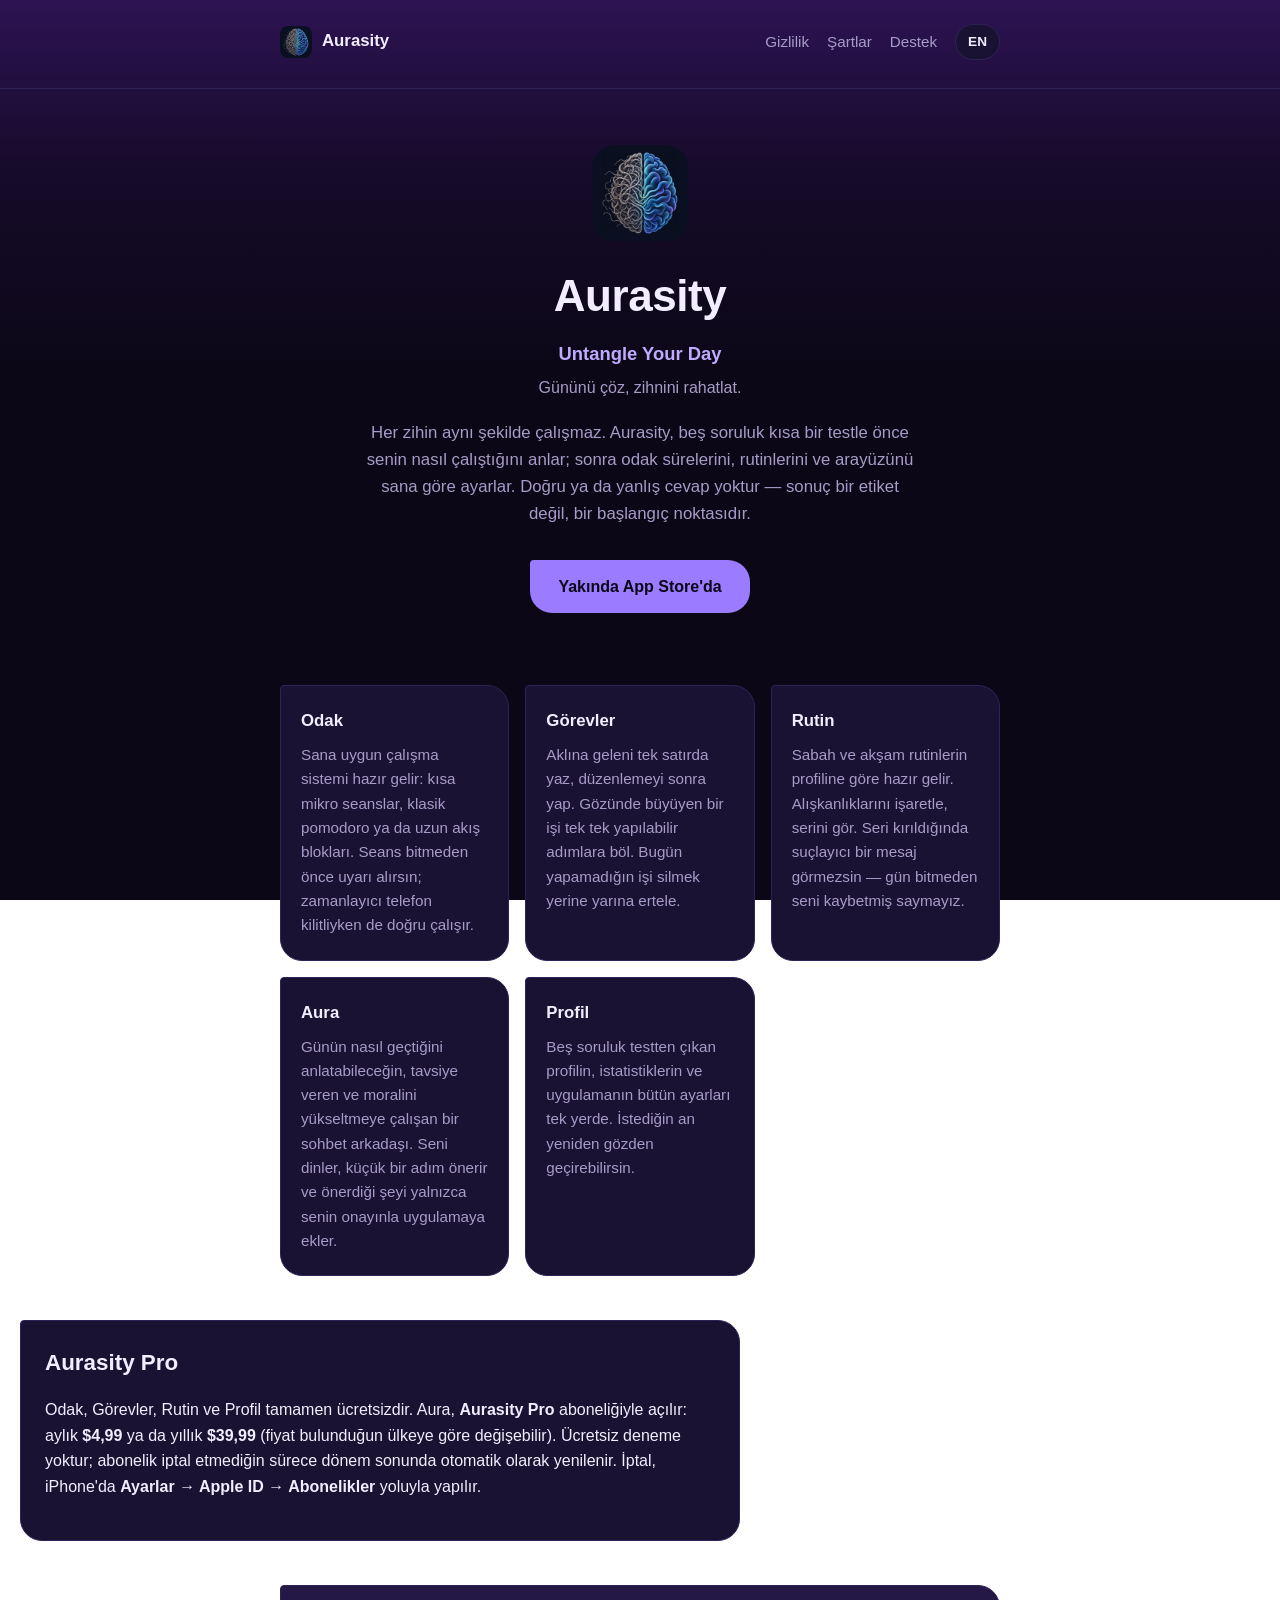
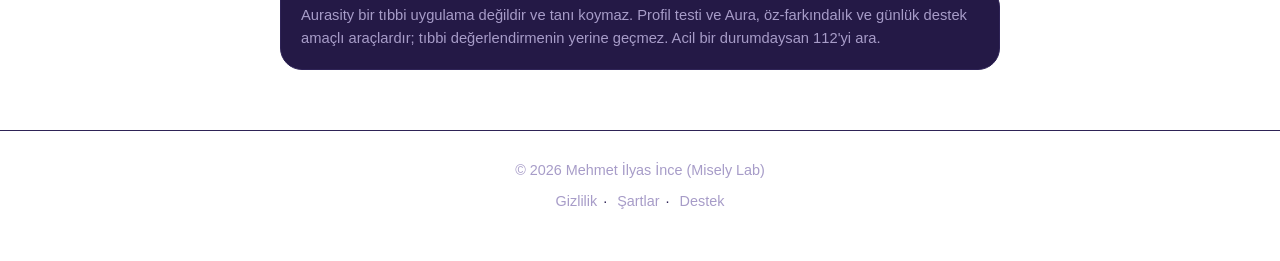
==== index.html @ bc2e3e14 "Aurasity sitesi: tanıtım, gizlilik, şartlar, destek (TR/EN) Co-Authored-By: Claude Opus 5.5 (1M cont" ====
<!DOCTYPE html>
<html lang="tr">
<head>
<meta charset="UTF-8">
<meta name="viewport" content="width=device-width, initial-scale=1">
<title>Aurasity: Untangle Your Day</title>
<meta name="description" content="Aurasity; önce senin nasıl çalıştığını anlayan, sonra kendini sana göre ayarlayan bir odak, görev ve rutin uygulaması. Beş soruluk kısa bir profil testiyle başlar.">
<link rel="icon" type="image/png" href="assets/favicon.png">
<link rel="canonical" href="https://inceilyas.github.io/aurasity/">
<link rel="alternate" hreflang="tr" href="https://inceilyas.github.io/aurasity/">
<link rel="alternate" hreflang="en" href="https://inceilyas.github.io/aurasity/en/">
<link rel="stylesheet" href="assets/style.css">
</head>
<body>
<header class="site-header">
  <div class="wrap">
    <a class="brand" href="./">
      <img src="assets/logo.png" alt="Aurasity logosu" width="32" height="32">
      Aurasity
    </a>
    <nav class="top-nav" aria-label="Site menüsü">
      <a href="privacy/">Gizlilik</a>
      <a href="terms/">Şartlar</a>
      <a href="support/">Destek</a>
      <a class="lang-switch" href="en/" hreflang="en">EN</a>
    </nav>
  </div>
</header>

<main>
  <section class="hero wrap">
    <img class="hero-logo" src="assets/logo.png" alt="Aurasity logosu">
    <h1>Aurasity</h1>
    <p class="tagline">Untangle Your Day</p>
    <p class="tagline-tr">Gününü çöz, zihnini rahatlat.</p>
    <p class="lead">
      Her zihin aynı şekilde çalışmaz. Aurasity, beş soruluk kısa bir testle
      önce senin nasıl çalıştığını anlar; sonra odak sürelerini,
      rutinlerini ve arayüzünü sana göre ayarlar. Doğru ya da yanlış cevap
      yoktur — sonuç bir etiket değil, bir başlangıç noktasıdır.
    </p>
    <div class="cta-row">
      <a class="btn-store" href="#">Yakında App Store'da</a>
    </div>
  </section>

  <section class="wrap">
    <div class="features">
      <div class="feature-card">
        <h3>Odak</h3>
        <p>
          Sana uygun çalışma sistemi hazır gelir: kısa mikro seanslar,
          klasik pomodoro ya da uzun akış blokları. Seans bitmeden önce
          uyarı alırsın; zamanlayıcı telefon kilitliyken de doğru çalışır.
        </p>
      </div>
      <div class="feature-card">
        <h3>Görevler</h3>
        <p>
          Aklına geleni tek satırda yaz, düzenlemeyi sonra yap. Gözünde
          büyüyen bir işi tek tek yapılabilir adımlara böl. Bugün
          yapamadığın işi silmek yerine yarına ertele.
        </p>
      </div>
      <div class="feature-card">
        <h3>Rutin</h3>
        <p>
          Sabah ve akşam rutinlerin profiline göre hazır gelir.
          Alışkanlıklarını işaretle, serini gör. Seri kırıldığında
          suçlayıcı bir mesaj görmezsin — gün bitmeden seni kaybetmiş
          saymayız.
        </p>
      </div>
      <div class="feature-card">
        <h3>Aura</h3>
        <p>
          Günün nasıl geçtiğini anlatabileceğin, tavsiye veren ve
          moralini yükseltmeye çalışan bir sohbet arkadaşı. Seni dinler,
          küçük bir adım önerir ve önerdiği şeyi yalnızca senin
          onayınla uygulamaya ekler.
        </p>
      </div>
      <div class="feature-card">
        <h3>Profil</h3>
        <p>
          Beş soruluk testten çıkan profilin, istatistiklerin ve
          uygulamanın bütün ayarları tek yerde. İstediğin an yeniden
          gözden geçirebilirsin.
        </p>
      </div>
    </div>
  </section>

  <section class="block wrap">
    <div class="card">
      <h2>Aurasity Pro</h2>
      <p>
        Odak, Görevler, Rutin ve Profil tamamen ücretsizdir. Aura,
        <strong>Aurasity Pro</strong> aboneliğiyle açılır: aylık
        <strong>$4,99</strong> ya da yıllık <strong>$39,99</strong>
        (fiyat bulunduğun ülkeye göre değişebilir). Ücretsiz deneme
        yoktur; abonelik iptal etmediğin sürece dönem sonunda otomatik
        olarak yenilenir. İptal, iPhone'da <strong>Ayarlar → Apple ID →
        Abonelikler</strong> yoluyla yapılır.
      </p>
    </div>
  </section>

  <section class="wrap">
    <div class="disclaimer">
      Aurasity bir tıbbi uygulama değildir ve tanı koymaz. Profil testi ve
      Aura, öz-farkındalık ve günlük destek amaçlı araçlardır; tıbbi
      değerlendirmenin yerine geçmez. Acil bir durumdaysan 112'yi ara.
    </div>
  </section>
</main>

<footer class="site-footer">
  <div class="wrap">
    <div>© 2026 Mehmet İlyas İnce (Misely Lab)</div>
    <div class="footer-links">
      <a href="privacy/">Gizlilik</a><span>·</span>
      <a href="terms/">Şartlar</a><span>·</span>
      <a href="support/">Destek</a>
    </div>
  </div>
</footer>
</body>
</html>
---- assets/style.css ----
/* Aurasity — statik tanıtım/hukuk sitesi
   Koyu tema, mor → siyah gradyan. Renkler neura/DesignSystem/Theme.swift
   içindeki Palette ile eşleşir. */

:root {
  --bg-top: #2d1353;
  --bg-mid: #160b2a;
  --bg-bottom: #0b0716;
  --surface: #1a1233;
  --surface-muted: #241946;
  --text: #f2eeff;
  --text-secondary: #a79cc8;
  --accent: #9b7bff;
  --accent-strong: #c0aaff;
  --divider: #2e2356;
  --on-accent: #0b0716;
  --max-width: 760px;
}

* {
  box-sizing: border-box;
}

html {
  -webkit-text-size-adjust: 100%;
}

body {
  margin: 0;
  padding: 0;
  min-height: 100vh;
  background: linear-gradient(
    to bottom,
    var(--bg-top) 0%,
    var(--bg-mid) 19%,
    var(--bg-bottom) 42%,
    var(--bg-bottom) 100%
  );
  background-attachment: fixed;
  color: var(--text);
  font-family: -apple-system, BlinkMacSystemFont, "Segoe UI", Roboto, Helvetica,
    Arial, sans-serif;
  line-height: 1.6;
  -webkit-font-smoothing: antialiased;
}

a {
  color: var(--accent-strong);
  text-decoration-color: rgba(192, 170, 255, 0.4);
}

a:hover,
a:focus {
  text-decoration-color: currentColor;
}

.wrap {
  max-width: var(--max-width);
  margin: 0 auto;
  padding: 0 20px;
}

/* Header */

.site-header {
  padding: 24px 0 8px;
  border-bottom: 1px solid var(--divider);
}

.site-header .wrap {
  display: flex;
  align-items: center;
  justify-content: space-between;
  flex-wrap: wrap;
  gap: 12px;
  padding-bottom: 20px;
}

.brand {
  display: flex;
  align-items: center;
  gap: 10px;
  text-decoration: none;
  color: var(--text);
  font-weight: 600;
  font-size: 1.05rem;
}

.brand img {
  width: 32px;
  height: 32px;
  border-radius: 8px;
  display: block;
}

nav.top-nav {
  display: flex;
  align-items: center;
  gap: 18px;
  flex-wrap: wrap;
  font-size: 0.95rem;
}

nav.top-nav a {
  color: var(--text-secondary);
  text-decoration: none;
}

nav.top-nav a:hover {
  color: var(--text);
}

.lang-switch {
  display: inline-flex;
  align-items: center;
  gap: 6px;
  padding: 6px 12px;
  border-radius: 999px;
  border: 1px solid var(--divider);
  background: var(--surface);
  color: var(--text) !important;
  font-weight: 600;
  font-size: 0.85rem;
}

/* Hero */

.hero {
  padding: 56px 0 32px;
  text-align: center;
}

.hero-logo {
  width: 96px;
  height: 96px;
  border-radius: 22px;
  margin: 0 auto 20px;
  display: block;
}

.hero h1 {
  font-size: clamp(2rem, 6vw, 2.75rem);
  margin: 0 0 8px;
  letter-spacing: -0.01em;
}

.hero .tagline {
  color: var(--accent-strong);
  font-size: 1.15rem;
  font-weight: 600;
  margin: 0 0 20px;
}

.hero .tagline-tr {
  color: var(--text-secondary);
  font-size: 1rem;
  margin: -14px 0 20px;
}

.hero p.lead {
  max-width: 560px;
  margin: 0 auto;
  color: var(--text-secondary);
  font-size: 1.05rem;
}

.cta-row {
  margin-top: 32px;
  display: flex;
  justify-content: center;
}

.btn-store {
  display: inline-block;
  padding: 14px 28px;
  border-radius: 4px 22px 22px 22px;
  background: var(--accent);
  color: var(--on-accent);
  font-weight: 700;
  text-decoration: none;
  font-size: 1rem;
}

.btn-store:hover {
  background: var(--accent-strong);
}

/* Feature grid */

.features {
  display: grid;
  grid-template-columns: repeat(auto-fit, minmax(220px, 1fr));
  gap: 16px;
  margin: 40px 0;
}

.feature-card {
  background: var(--surface);
  border: 1px solid var(--divider);
  border-radius: 4px 22px 22px 22px;
  padding: 22px 20px;
}

.feature-card h3 {
  margin: 0 0 8px;
  font-size: 1.05rem;
  color: var(--text);
}

.feature-card p {
  margin: 0;
  color: var(--text-secondary);
  font-size: 0.95rem;
}

/* Sections */

section.block {
  margin: 44px 0;
}

section.block h2 {
  font-size: 1.4rem;
  margin: 0 0 14px;
}

.card {
  background: var(--surface);
  border: 1px solid var(--divider);
  border-radius: 4px 22px 22px 22px;
  padding: 24px;
}

.disclaimer {
  margin: 40px 0;
  padding: 18px 20px;
  border-radius: 4px 22px 22px 22px;
  background: var(--surface-muted);
  border: 1px solid var(--divider);
  color: var(--text-secondary);
  font-size: 0.92rem;
}

/* Footer */

footer.site-footer {
  border-top: 1px solid var(--divider);
  margin-top: 60px;
  padding: 28px 0 48px;
  color: var(--text-secondary);
  font-size: 0.9rem;
  text-align: center;
}

footer.site-footer a {
  color: var(--text-secondary);
  text-decoration: none;
}

footer.site-footer a:hover {
  color: var(--text);
}

footer.site-footer .footer-links {
  margin-top: 8px;
}

footer.site-footer .footer-links span {
  padding: 0 6px;
  color: var(--divider);
}

/* Legal / document pages */

.doc {
  padding: 40px 0 20px;
}

.doc h1 {
  font-size: 1.9rem;
  margin: 0 0 4px;
}

.doc .updated {
  color: var(--text-secondary);
  font-size: 0.9rem;
  margin: 0 0 32px;
}

.doc h2 {
  font-size: 1.25rem;
  margin: 36px 0 12px;
  border-top: 1px solid var(--divider);
  padding-top: 24px;
}

.doc h2:first-of-type {
  border-top: none;
  padding-top: 0;
}

.doc h3 {
  font-size: 1.05rem;
  margin: 20px 0 8px;
  color: var(--accent-strong);
}

.doc p,
.doc li {
  color: var(--text-secondary);
  font-size: 0.98rem;
}

.doc strong {
  color: var(--text);
}

.doc ul,
.doc ol {
  padding-left: 22px;
}

.doc table {
  width: 100%;
  border-collapse: collapse;
  margin: 16px 0;
  font-size: 0.92rem;
}

.doc th,
.doc td {
  text-align: left;
  padding: 10px 12px;
  border: 1px solid var(--divider);
  color: var(--text-secondary);
  vertical-align: top;
}

.doc th {
  color: var(--text);
  background: var(--surface);
}

.summary-box {
  background: var(--surface);
  border: 1px solid var(--divider);
  border-radius: 4px 22px 22px 22px;
  padding: 20px 22px;
  margin-bottom: 32px;
}

.summary-box ul {
  margin: 0;
}

/* FAQ (support page) */

details.faq {
  background: var(--surface);
  border: 1px solid var(--divider);
  border-radius: 4px 18px 18px 18px;
  margin-bottom: 12px;
  padding: 4px 18px;
}

details.faq summary {
  cursor: pointer;
  padding: 14px 0;
  font-weight: 600;
  color: var(--text);
  list-style: none;
}

details.faq summary::-webkit-details-marker {
  display: none;
}

details.faq summary::before {
  content: "+ ";
  color: var(--accent-strong);
}

details.faq[open] summary::before {
  content: "– ";
}

details.faq p {
  margin: 0 0 16px;
  color: var(--text-secondary);
}

@media (max-width: 480px) {
  .site-header .wrap {
    padding-bottom: 16px;
  }

  .hero {
    padding: 40px 0 24px;
  }

  .card,
  .feature-card,
  .summary-box {
    padding: 18px;
  }
}
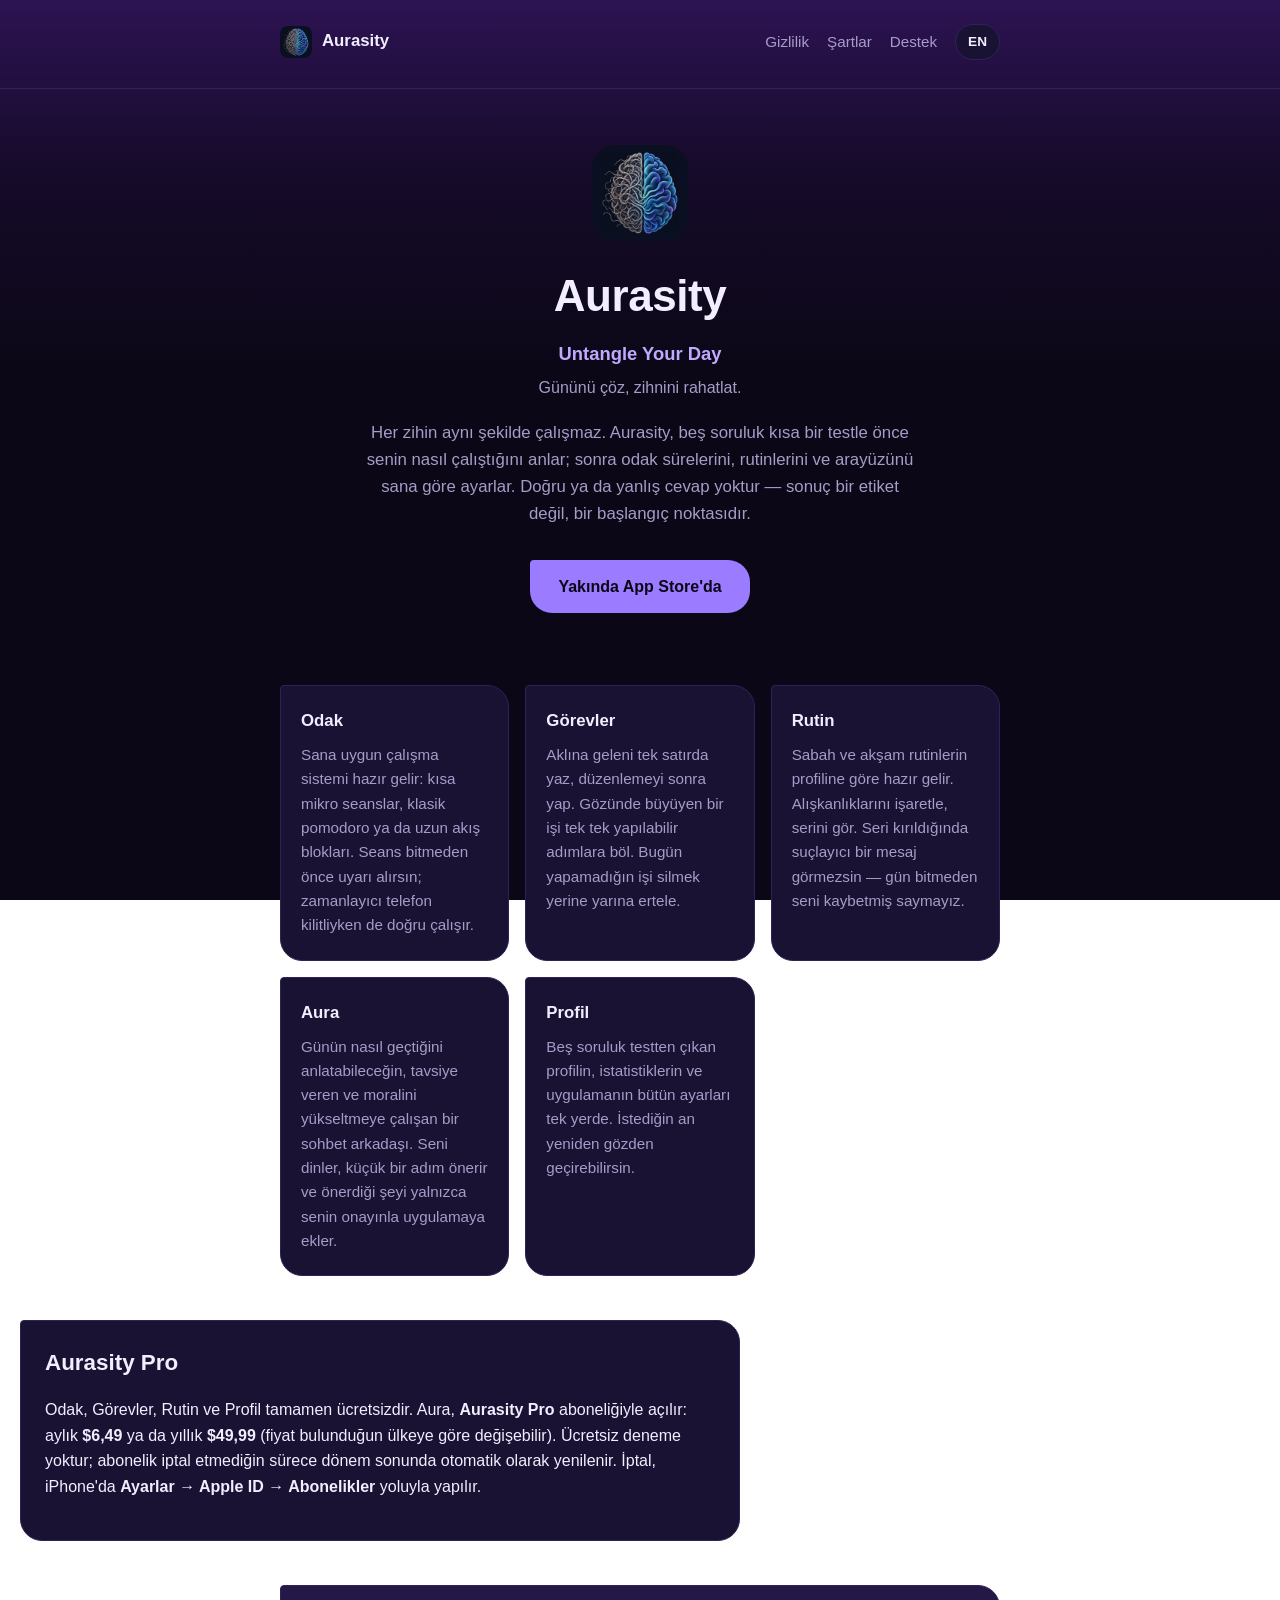
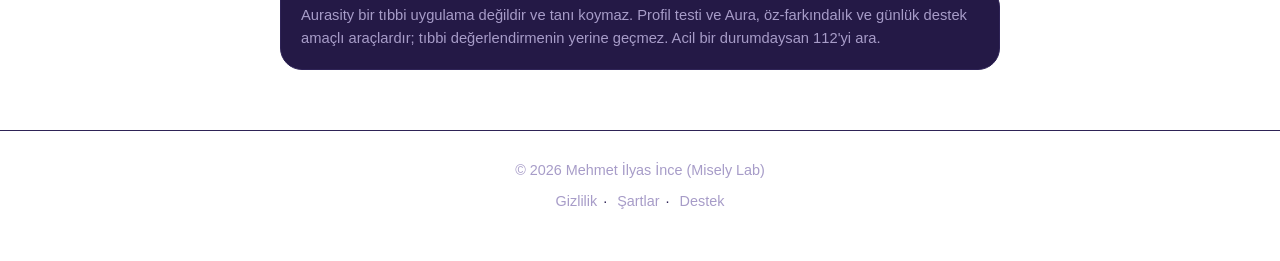
==== commit 1e081278: "Fiyatlar: aylık $6,49, yıllık $49,99 Co-Authored-By: Claude Opus 5.5 (1M context) <noreply@anthropic" ====
--- a/index.html
+++ b/index.html
@@ -97,7 +97,7 @@
       <p>
         Odak, Görevler, Rutin ve Profil tamamen ücretsizdir. Aura,
         <strong>Aurasity Pro</strong> aboneliğiyle açılır: aylık
-        <strong>$4,99</strong> ya da yıllık <strong>$39,99</strong>
+        <strong>$6,49</strong> ya da yıllık <strong>$49,99</strong>
         (fiyat bulunduğun ülkeye göre değişebilir). Ücretsiz deneme
         yoktur; abonelik iptal etmediğin sürece dönem sonunda otomatik
         olarak yenilenir. İptal, iPhone'da <strong>Ayarlar → Apple ID →
